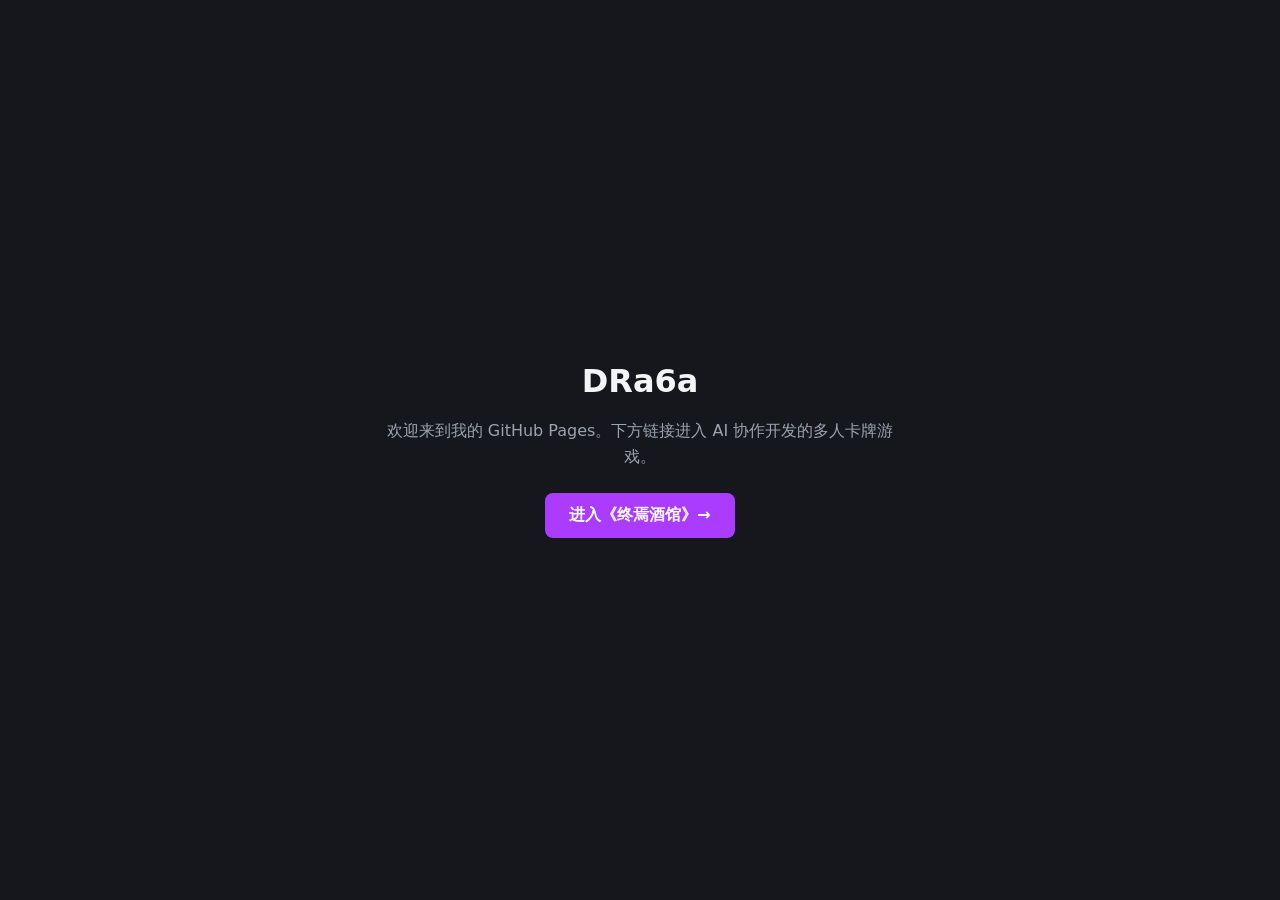
==== index.html @ a9fdb9e0 "Deploy 终焉酒馆 to ToDgame/ - Root index.html: 介绍页 + 进入游戏链接 - .nojekyll: 关闭 Jekyll 解析 - ToDgame/: 终焉酒馆 (" ====
<!doctype html>
<html lang="zh-CN">
  <head>
    <meta charset="UTF-8" />
    <meta name="viewport" content="width=device-width, initial-scale=1.0" />
    <title>DRa6a</title>
    <style>
      * { box-sizing: border-box; }
      body {
        margin: 0;
        min-height: 100vh;
        display: flex;
        flex-direction: column;
        align-items: center;
        justify-content: center;
        gap: 18px;
        padding: 24px;
        font-family: system-ui, "Segoe UI", Roboto, sans-serif;
        background: #16171d;
        color: #f3f4f6;
        text-align: center;
      }
      h1 { font-size: 32px; margin: 0; }
      p { color: #9ca3af; max-width: 520px; line-height: 1.6; margin: 0; }
      a.game-link {
        display: inline-block;
        margin-top: 6px;
        padding: 12px 24px;
        border-radius: 8px;
        background: #aa3bff;
        color: #fff;
        text-decoration: none;
        font-weight: 700;
        transition: transform 0.15s, box-shadow 0.15s;
      }
      a.game-link:hover {
        transform: translateY(-2px);
        box-shadow: 0 8px 24px rgba(170, 59, 255, 0.45);
      }
    </style>
  </head>
  <body>
    <h1>DRa6a</h1>
    <p>欢迎来到我的 GitHub Pages。下方链接进入 AI 协作开发的多人卡牌游戏。</p>
    <a class="game-link" href="./ToDgame/">进入《终焉酒馆》→</a>
  </body>
</html>
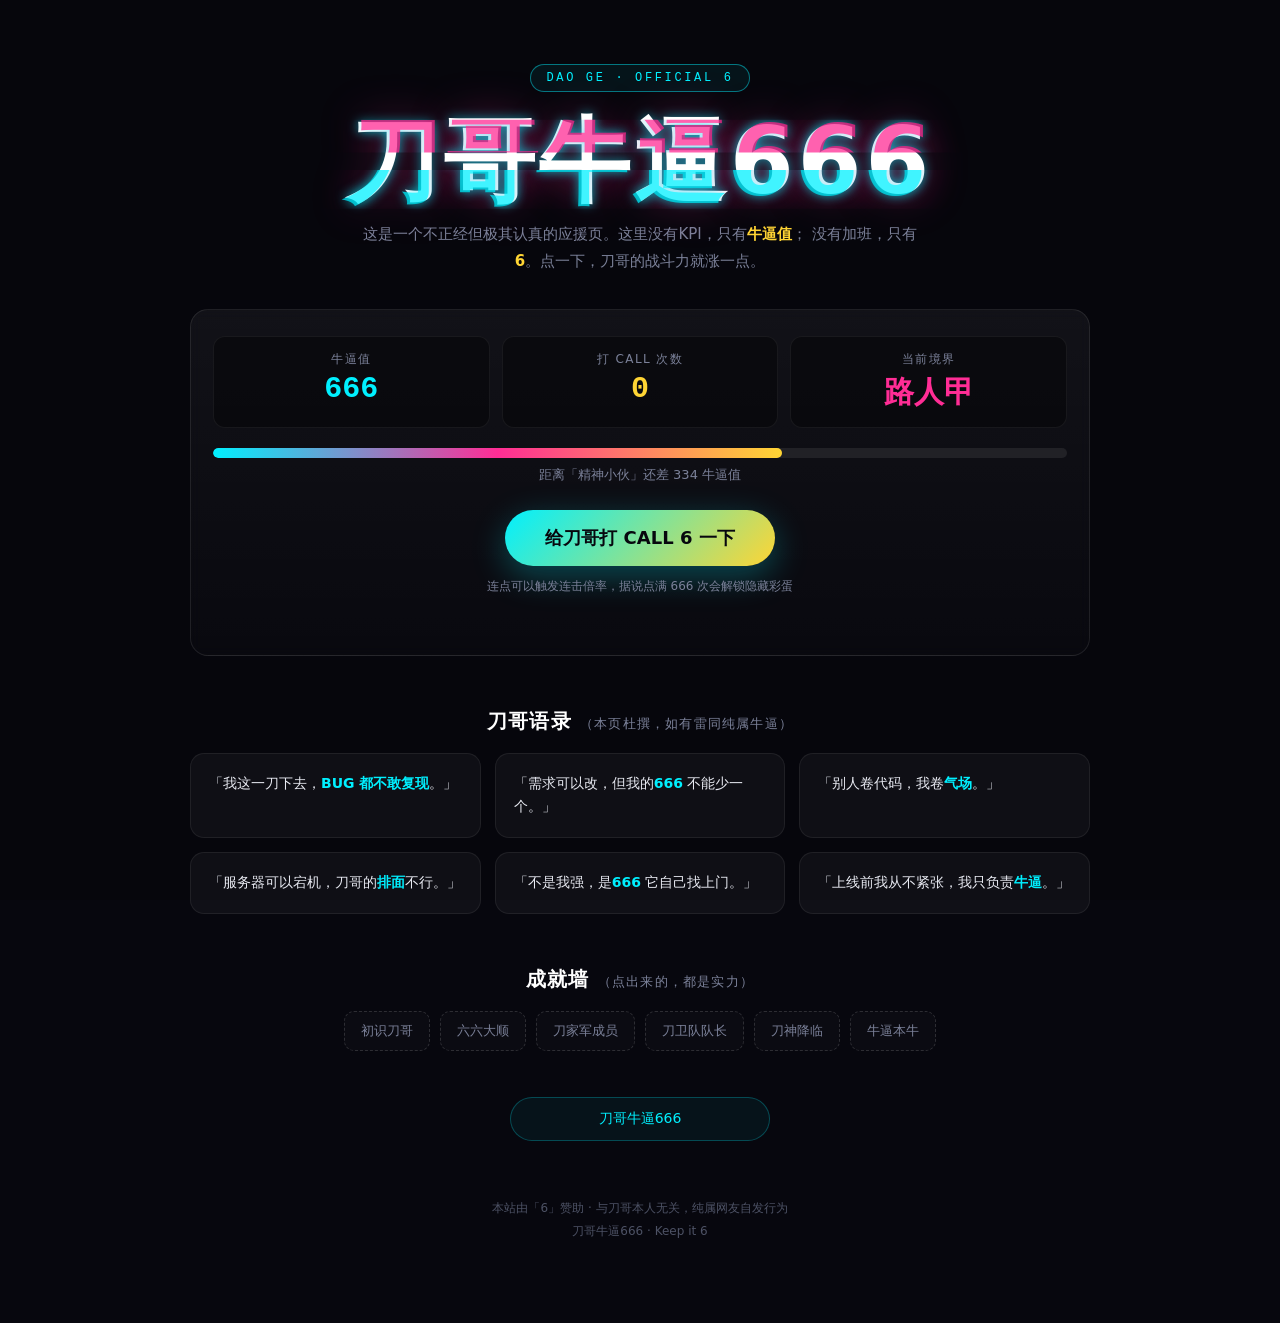
==== commit 11943979: "Add 刀哥牛逼666 interact page and redirect index to it 新增以「刀哥牛逼666」为主题的互动应援页（canvas 数字雨、打 CALL 连击、 境界成长、" ====
--- a/index.html
+++ b/index.html
@@ -3,9 +3,12 @@
   <head>
     <meta charset="UTF-8" />
     <meta name="viewport" content="width=device-width, initial-scale=1.0" />
-    <title>DRa6a</title>
+    <meta http-equiv="refresh" content="0; url=./daoge666/" />
+    <title>正在前往 · 刀哥牛逼666</title>
+    <script>
+      location.replace("./daoge666/");
+    </script>
     <style>
-      * { box-sizing: border-box; }
       body {
         margin: 0;
         min-height: 100vh;
@@ -13,35 +16,17 @@
         flex-direction: column;
         align-items: center;
         justify-content: center;
-        gap: 18px;
-        padding: 24px;
+        gap: 14px;
         font-family: system-ui, "Segoe UI", Roboto, sans-serif;
-        background: #16171d;
-        color: #f3f4f6;
+        background: #07070e;
+        color: #7b8199;
         text-align: center;
       }
-      h1 { font-size: 32px; margin: 0; }
-      p { color: #9ca3af; max-width: 520px; line-height: 1.6; margin: 0; }
-      a.game-link {
-        display: inline-block;
-        margin-top: 6px;
-        padding: 12px 24px;
-        border-radius: 8px;
-        background: #aa3bff;
-        color: #fff;
-        text-decoration: none;
-        font-weight: 700;
-        transition: transform 0.15s, box-shadow 0.15s;
-      }
-      a.game-link:hover {
-        transform: translateY(-2px);
-        box-shadow: 0 8px 24px rgba(170, 59, 255, 0.45);
-      }
+      a { color: #00f0ff; text-decoration: none; font-weight: 700; }
     </style>
   </head>
   <body>
-    <h1>DRa6a</h1>
-    <p>欢迎来到我的 GitHub Pages。下方链接进入 AI 协作开发的多人卡牌游戏。</p>
-    <a class="game-link" href="./ToDgame/">进入《终焉酒馆》→</a>
+    <p>正在前往「刀哥牛逼666」…</p>
+    <a href="./daoge666/">如果没有自动跳转，点这里 →</a>
   </body>
-</html>
+</html>
